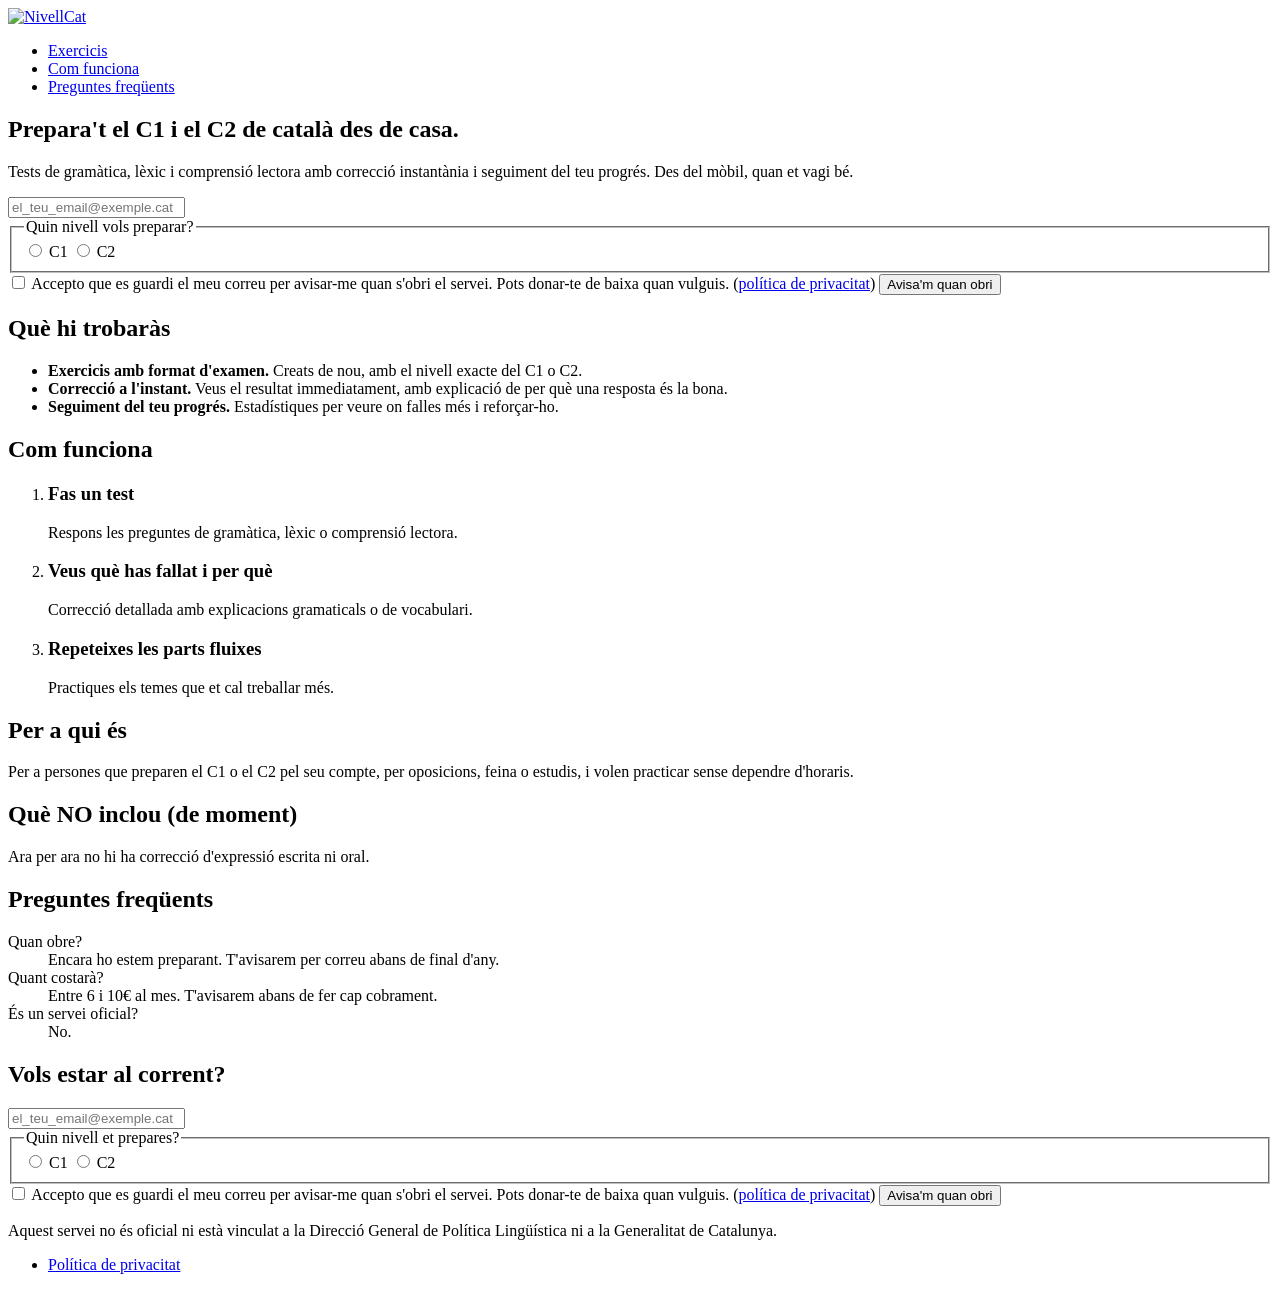
==== index.html @ 85fe2d0b "Add files via upload" ====
<!DOCTYPE html>
<html lang="ca">
<head>
    <meta charset="UTF-8">
    <meta name="viewport" content="width=device-width, initial-scale=1.0">
    <meta name="description" content="Prepara't el C1 i el C2 de català amb tests amb format d'examen, correcció instantània i seguiment del teu progrés.">
    <meta property="og:title" content="NivellCat – Prepara el C1 i el C2 de català">
    <meta property="og:description" content="Tests amb correcció instantània i seguiment del teu progrés.">
    <meta property="og:type" content="website">
    <meta property="og:url" content="https://nivellcat.net/">
    <meta property="og:image" content="https://nivellcat.net/og-image.jpg">
    <link rel="canonical" href="https://nivellcat.net/">
    <title>NivellCat – Prepara el C1 i el C2 de català</title>
    <link rel="icon" type="image/png" href="img/favicon.png">
    <link rel="apple-touch-icon" href="img/favicon.png">
    <link rel="stylesheet" href="css/style.css">
</head>
<body>
    <header>
        <nav>
            <a href="index.html" class="logo"><img src="img/logo-horizontal.png" alt="NivellCat" width="577" height="207"></a>
            <ul>
                <li><a href="#exercicis">Exercicis</a></li>
                <li><a href="#com-funciona">Com funciona</a></li>
                <li><a href="#preguntes">Preguntes freqüents</a></li>
            </ul>
        </nav>
    </header>

    <main>
        <!-- Hero Section -->
        <section class="hero">
            <div class="hero-content">
                <h1>Prepara't el C1 i el C2 de català des de casa.</h1>
                <p class="subtitle">Tests de gramàtica, lèxic i comprensió lectora amb correcció instantània i seguiment del teu progrés. Des del mòbil, quan et vagi bé.</p>
                <form class="signup-form" method="post" action="https://assets.mailerlite.com/jsonp/2695335/forms/200752097212236903/subscribe">
                    <input type="email" name="fields[email]" autocomplete="email" placeholder="el_teu_email@exemple.cat" required aria-label="Correu electrònic">

                    <fieldset class="radio-group">
                        <legend>Quin nivell vols preparar?</legend>
                        <label>
                            <input type="radio" name="fields[nivell][]" value="C1" required>
                            C1
                        </label>
                        <label>
                            <input type="radio" name="fields[nivell][]" value="C2" required>
                            C2
                        </label>
                    </fieldset>

                    <label class="consent-label">
                        <input type="checkbox" name="gdpr[]" value="Accepto rebre aquest avís per correu electrònic" required>
                        <span>Accepto que es guardi el meu correu per avisar-me quan s'obri el servei. Pots donar-te de baixa quan vulguis. (<a href="privacitat.html">política de privacitat</a>)</span>
                    </label>

                    <input type="hidden" name="ml-submit" value="1">
                    <input type="hidden" name="anticsrf" value="true">

                    <button type="submit" class="btn-primary">Avisa'm quan obri</button>
                </form>
            </div>
        </section>

        <!-- Exercicis -->
        <section id="exercicis" class="section">
            <h2>Què hi trobaràs</h2>
            <ul class="features">
                <li><strong>Exercicis amb format d'examen.</strong> Creats de nou, amb el nivell exacte del C1 o C2.</li>
                <li><strong>Correcció a l'instant.</strong> Veus el resultat immediatament, amb explicació de per què una resposta és la bona.</li>
                <li><strong>Seguiment del teu progrés.</strong> Estadístiques per veure on falles més i reforçar-ho.</li>
            </ul>
        </section>

        <!-- Com funciona -->
        <section id="com-funciona" class="section">
            <h2>Com funciona</h2>
            <ol class="steps">
                <li>
                    <h3>Fas un test</h3>
                    <p>Respons les preguntes de gramàtica, lèxic o comprensió lectora.</p>
                </li>
                <li>
                    <h3>Veus què has fallat i per què</h3>
                    <p>Correcció detallada amb explicacions gramaticals o de vocabulari.</p>
                </li>
                <li>
                    <h3>Repeteixes les parts fluixes</h3>
                    <p>Practiques els temes que et cal treballar més.</p>
                </li>
            </ol>
        </section>

        <!-- Per a qui és -->
        <section class="section">
            <h2>Per a qui és</h2>
            <p>Per a persones que preparen el C1 o el C2 pel seu compte, per oposicions, feina o estudis, i volen practicar sense dependre d'horaris.</p>
        </section>

        <!-- Què NO inclou -->
        <section class="section">
            <h2>Què NO inclou (de moment)</h2>
            <p>Ara per ara no hi ha correcció d'expressió escrita ni oral.</p>
        </section>

        <!-- Preguntes freqüents -->
        <section id="preguntes" class="section">
            <h2>Preguntes freqüents</h2>
            <dl>
                <dt>Quan obre?</dt>
                <dd>Encara ho estem preparant. T'avisarem per correu abans de final d'any.</dd>

                <dt>Quant costarà?</dt>
                <dd>Entre 6 i 10€ al mes. T'avisarem abans de fer cap cobrament.</dd>

                <dt>És un servei oficial?</dt>
                <dd>No.</dd>
            </dl>
        </section>

        <!-- Segunda forma de signup -->
        <section class="section section-form">
            <h2>Vols estar al corrent?</h2>
            <form class="signup-form" method="post" action="https://assets.mailerlite.com/jsonp/2695335/forms/200752097212236903/subscribe">
                <input type="email" name="fields[email]" autocomplete="email" placeholder="el_teu_email@exemple.cat" required aria-label="Correu electrònic">

                <fieldset class="radio-group">
                    <legend>Quin nivell et prepares?</legend>
                    <label>
                        <input type="radio" name="fields[nivell][]" value="C1" required>
                        C1
                    </label>
                    <label>
                        <input type="radio" name="fields[nivell][]" value="C2" required>
                        C2
                    </label>
                </fieldset>

                <label class="consent-label">
                    <input type="checkbox" name="gdpr[]" value="Accepto rebre aquest avís per correu electrònic" required>
                    <span>Accepto que es guardi el meu correu per avisar-me quan s'obri el servei. Pots donar-te de baixa quan vulguis. (<a href="privacitat.html">política de privacitat</a>)</span>
                </label>

                <input type="hidden" name="ml-submit" value="1">
                <input type="hidden" name="anticsrf" value="true">

                <button type="submit" class="btn-primary">Avisa'm quan obri</button>
            </form>
        </section>
    </main>

    <footer>
        <p>Aquest servei no és oficial ni està vinculat a la Direcció General de Política Lingüística ni a la Generalitat de Catalunya.</p>
        <ul>
            <li><a href="privacitat.html">Política de privacitat</a></li>
        </ul>
    </footer>

    <script>
        // Keep anchor targets below the sticky header, whose height changes with the viewport
        const header = document.querySelector('header');
        new ResizeObserver(() => {
            document.documentElement.style.setProperty('--header-height', header.offsetHeight + 'px');
        }).observe(header);

        // Submit to MailerLite and only redirect when the subscription succeeds
        document.querySelectorAll('.signup-form').forEach(form => {
            form.addEventListener('submit', function(e) {
                e.preventDefault();

                const button = this.querySelector('button[type="submit"]');
                button.disabled = true;

                const formData = new FormData(this);
                formData.append('ajax', '1');

                fetch(this.getAttribute('action'), {
                    method: 'POST',
                    body: formData
                })
                .then(response => response.json())
                .then(data => {
                    if (!data.success) {
                        throw new Error(JSON.stringify(data));
                    }
                    window.location.href = 'gracies.html';
                })
                .catch(err => {
                    console.error('Form submission error:', err);
                    alert("Hi ha hagut un error. Torna-ho a provar més tard.");
                    button.disabled = false;
                });
            });
        });
    </script>
</body>
</html>
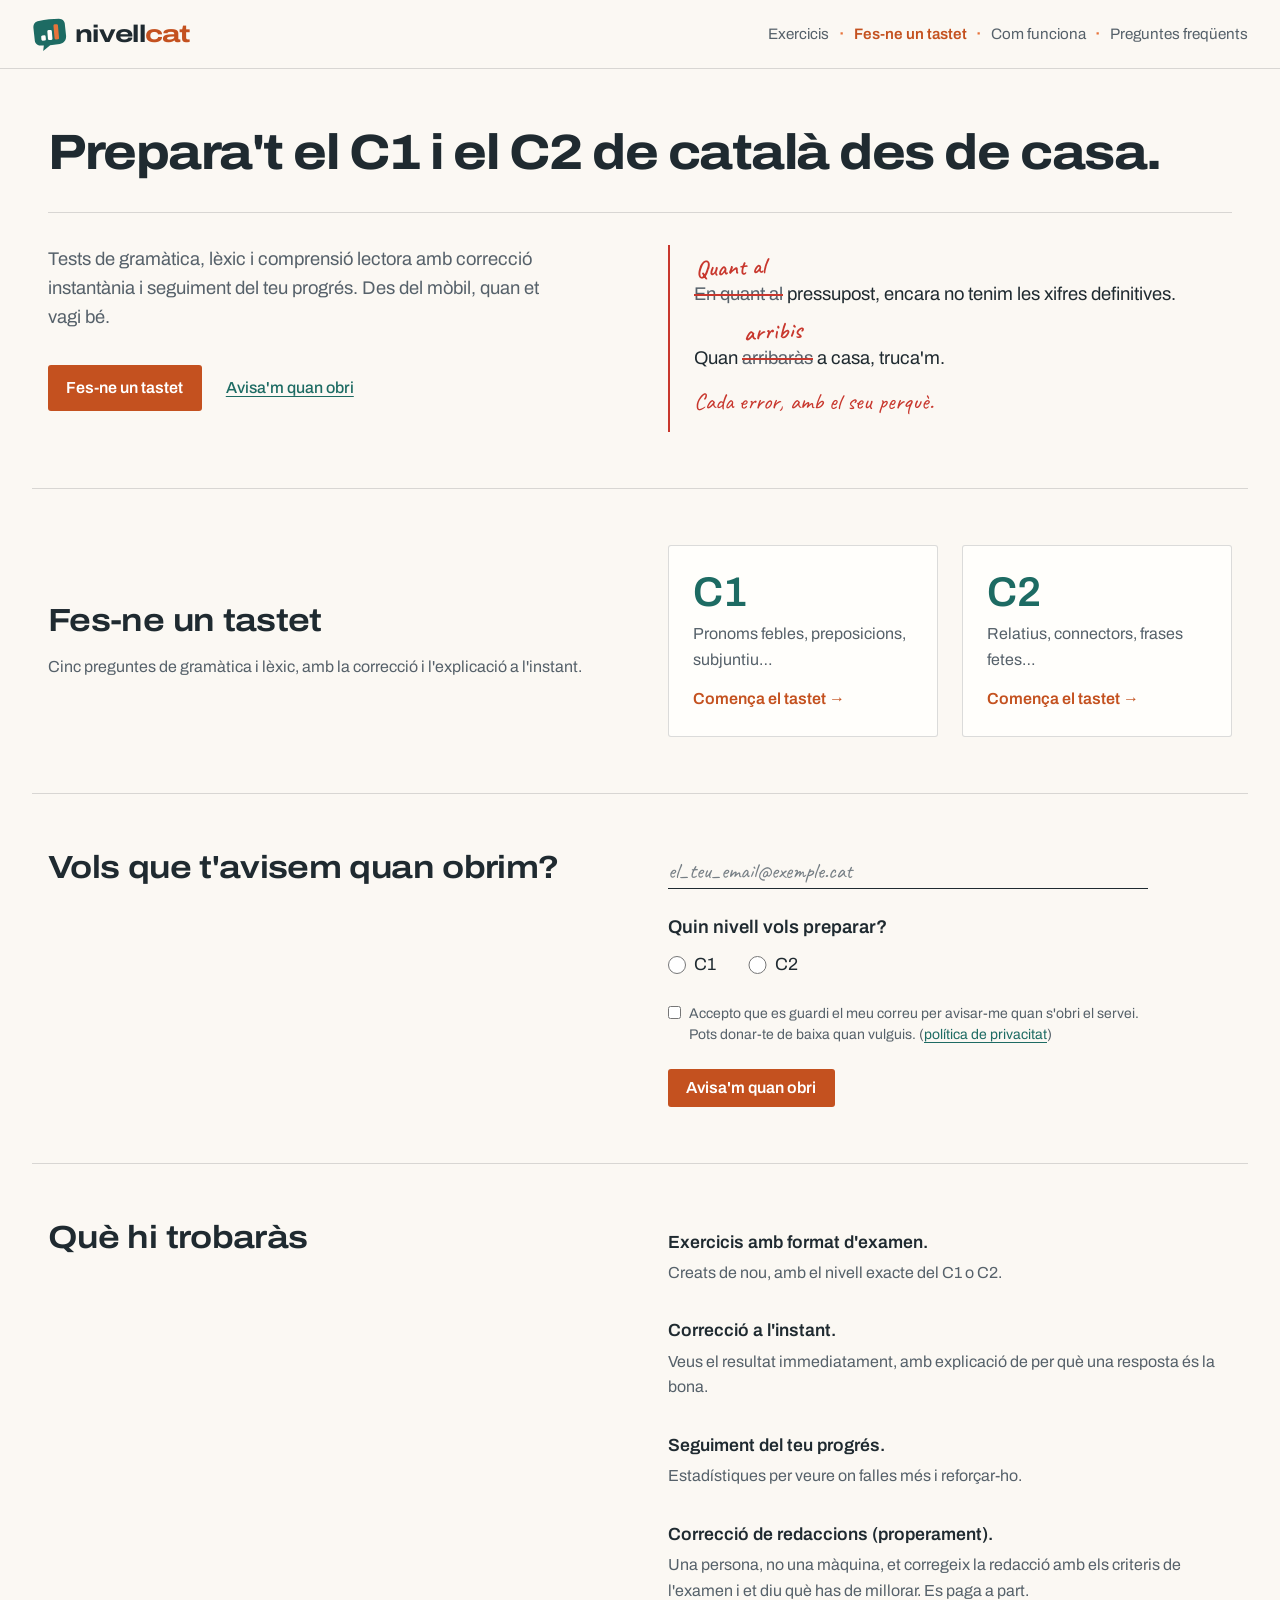
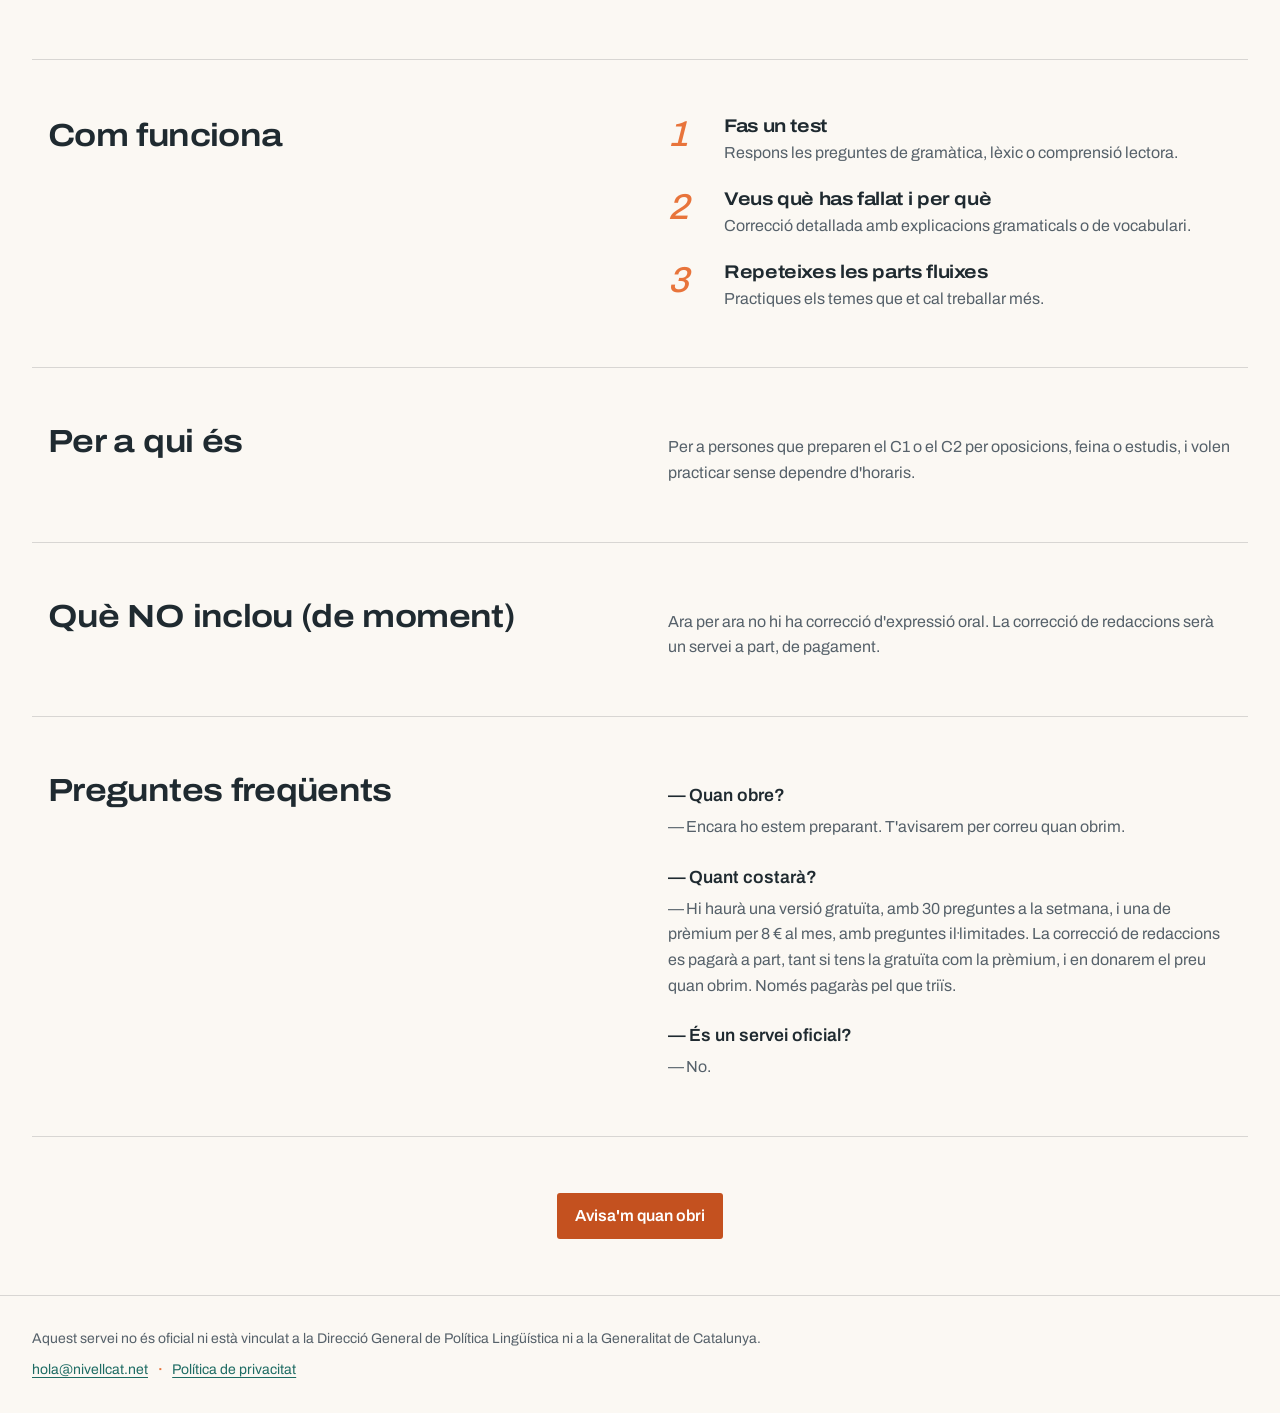
==== commit d18c6369: "Publish the waiting-list site with the tastet, MailerLite signup, and a less generic visual identity" ====
--- a/index.html
+++ b/index.html
@@ -11,16 +11,16 @@
     <meta property="og:image" content="https://nivellcat.net/og-image.jpg">
     <link rel="canonical" href="https://nivellcat.net/">
     <title>NivellCat – Prepara el C1 i el C2 de català</title>
-    <link rel="icon" type="image/png" href="img/favicon.png">
-    <link rel="apple-touch-icon" href="img/favicon.png">
+    <link rel="icon" type="image/svg+xml" href="img/favicon.svg">
     <link rel="stylesheet" href="css/style.css">
 </head>
 <body>
     <header>
         <nav>
-            <a href="index.html" class="logo"><img src="img/logo-horizontal.png" alt="NivellCat" width="577" height="207"></a>
+            <a href="index.html" class="logo" aria-label="NivellCat"><img src="img/favicon.svg" alt="" width="36" height="36"><span>nivell<span class="logo-cat">cat</span></span></a>
             <ul>
                 <li><a href="#exercicis">Exercicis</a></li>
+                <li><a href="tastet.html" class="nav-cta">Fes-ne un tastet</a></li>
                 <li><a href="#com-funciona">Com funciona</a></li>
                 <li><a href="#preguntes">Preguntes freqüents</a></li>
             </ul>
@@ -30,49 +30,82 @@
     <main>
         <!-- Hero Section -->
         <section class="hero">
+            <h1>Prepara't el C1 i el C2 de català des de casa.</h1>
             <div class="hero-content">
-                <h1>Prepara't el C1 i el C2 de català des de casa.</h1>
                 <p class="subtitle">Tests de gramàtica, lèxic i comprensió lectora amb correcció instantània i seguiment del teu progrés. Des del mòbil, quan et vagi bé.</p>
-                <form class="signup-form" method="post" action="https://assets.mailerlite.com/jsonp/2695335/forms/200752097212236903/subscribe">
-                    <input type="email" name="fields[email]" autocomplete="email" placeholder="el_teu_email@exemple.cat" required aria-label="Correu electrònic">
-
-                    <fieldset class="radio-group">
-                        <legend>Quin nivell vols preparar?</legend>
-                        <label>
-                            <input type="radio" name="fields[nivell][]" value="C1" required>
-                            C1
-                        </label>
-                        <label>
-                            <input type="radio" name="fields[nivell][]" value="C2" required>
-                            C2
-                        </label>
-                    </fieldset>
-
-                    <label class="consent-label">
-                        <input type="checkbox" name="gdpr[]" value="Accepto rebre aquest avís per correu electrònic" required>
-                        <span>Accepto que es guardi el meu correu per avisar-me quan s'obri el servei. Pots donar-te de baixa quan vulguis. (<a href="privacitat.html">política de privacitat</a>)</span>
+                <div class="hero-actions">
+                    <a href="#tastet" class="btn-primary">Fes-ne un tastet</a>
+                    <a href="#llista-espera">Avisa'm quan obri</a>
+                </div>
+            </div>
+            <figure class="correction-note" aria-label="Exemple de correcció">
+                <p><span class="fix"><del>En quant al</del><ins>Quant al</ins></span> pressupost, encara no tenim les xifres definitives.</p>
+                <p>Quan <span class="fix"><del>arribaràs</del><ins>arribis</ins></span> a casa, truca'm.</p>
+                <figcaption>Cada error, amb el seu perquè.</figcaption>
+            </figure>
+        </section>
+
+        <!-- Tastet -->
+        <section id="tastet" class="section section-tastet">
+            <h2>Fes-ne un tastet</h2>
+            <p>Cinc preguntes de gramàtica i lèxic, amb la correcció i l'explicació a l'instant.</p>
+            <div class="tastet-cards">
+                <a href="tastet.html?nivell=c1" class="tastet-card">
+                    <span class="tastet-card-level">C1</span>
+                    <span>Pronoms febles, preposicions, subjuntiu…</span>
+                    <span class="tastet-card-go">Comença el tastet</span>
+                </a>
+                <a href="tastet.html?nivell=c2" class="tastet-card">
+                    <span class="tastet-card-level">C2</span>
+                    <span>Relatius, connectors, frases fetes…</span>
+                    <span class="tastet-card-go">Comença el tastet</span>
+                </a>
+            </div>
+        </section>
+
+        <!-- Signup -->
+        <section id="llista-espera" class="section section-signup section-split">
+            <h2>Vols que t'avisem quan obrim?</h2>
+            <form class="signup-form" method="post" action="https://assets.mailerlite.com/jsonp/2695335/forms/200752097212236903/subscribe">
+                <input type="email" name="fields[email]" autocomplete="email" placeholder="el_teu_email@exemple.cat" required aria-label="Correu electrònic">
+
+                <fieldset class="radio-group">
+                    <legend>Quin nivell vols preparar?</legend>
+                    <label>
+                        <input type="radio" name="fields[nivell][]" value="C1" required>
+                        C1
                     </label>
-
-                    <input type="hidden" name="ml-submit" value="1">
-                    <input type="hidden" name="anticsrf" value="true">
-
-                    <button type="submit" class="btn-primary">Avisa'm quan obri</button>
-                </form>
-            </div>
+                    <label>
+                        <input type="radio" name="fields[nivell][]" value="C2" required>
+                        C2
+                    </label>
+                </fieldset>
+
+                <label class="consent-label">
+                    <input type="checkbox" name="gdpr[]" value="Accepto rebre aquest avís per correu electrònic" required>
+                    <span>Accepto que es guardi el meu correu per avisar-me quan s'obri el servei. Pots donar-te de baixa quan vulguis. (<a href="privacitat.html">política de privacitat</a>)</span>
+                </label>
+
+                <input type="hidden" name="ml-submit" value="1">
+                <input type="hidden" name="anticsrf" value="true">
+
+                <button type="submit" class="btn-primary">Avisa'm quan obri</button>
+            </form>
         </section>
 
         <!-- Exercicis -->
-        <section id="exercicis" class="section">
+        <section id="exercicis" class="section section-split">
             <h2>Què hi trobaràs</h2>
             <ul class="features">
                 <li><strong>Exercicis amb format d'examen.</strong> Creats de nou, amb el nivell exacte del C1 o C2.</li>
                 <li><strong>Correcció a l'instant.</strong> Veus el resultat immediatament, amb explicació de per què una resposta és la bona.</li>
                 <li><strong>Seguiment del teu progrés.</strong> Estadístiques per veure on falles més i reforçar-ho.</li>
+                <li><strong>Correcció de redaccions (properament).</strong> Una persona, no una màquina, et corregeix la redacció amb els criteris de l'examen i et diu què has de millorar. Es paga a part.</li>
             </ul>
         </section>
 
         <!-- Com funciona -->
-        <section id="com-funciona" class="section">
+        <section id="com-funciona" class="section section-split">
             <h2>Com funciona</h2>
             <ol class="steps">
                 <li>
@@ -91,66 +124,42 @@
         </section>
 
         <!-- Per a qui és -->
-        <section class="section">
+        <section class="section section-split">
             <h2>Per a qui és</h2>
-            <p>Per a persones que preparen el C1 o el C2 pel seu compte, per oposicions, feina o estudis, i volen practicar sense dependre d'horaris.</p>
+            <p>Per a persones que preparen el C1 o el C2 per oposicions, feina o estudis, i volen practicar sense dependre d'horaris.</p>
         </section>
 
         <!-- Què NO inclou -->
-        <section class="section">
+        <section class="section section-split">
             <h2>Què NO inclou (de moment)</h2>
-            <p>Ara per ara no hi ha correcció d'expressió escrita ni oral.</p>
+            <p>Ara per ara no hi ha correcció d'expressió oral. La correcció de redaccions serà un servei a part, de pagament.</p>
         </section>
 
         <!-- Preguntes freqüents -->
-        <section id="preguntes" class="section">
+        <section id="preguntes" class="section section-split">
             <h2>Preguntes freqüents</h2>
             <dl>
                 <dt>Quan obre?</dt>
-                <dd>Encara ho estem preparant. T'avisarem per correu abans de final d'any.</dd>
+                <dd>Encara ho estem preparant. T'avisarem per correu quan obrim.</dd>
 
                 <dt>Quant costarà?</dt>
-                <dd>Entre 6 i 10€ al mes. T'avisarem abans de fer cap cobrament.</dd>
+                <dd>Hi haurà una versió gratuïta, amb 30 preguntes a la setmana, i una de prèmium per 8 € al mes, amb preguntes il·limitades. La correcció de redaccions es pagarà a part, tant si tens la gratuïta com la prèmium, i en donarem el preu quan obrim. Només pagaràs pel que triïs.</dd>
 
                 <dt>És un servei oficial?</dt>
                 <dd>No.</dd>
             </dl>
         </section>
 
-        <!-- Segunda forma de signup -->
-        <section class="section section-form">
-            <h2>Vols estar al corrent?</h2>
-            <form class="signup-form" method="post" action="https://assets.mailerlite.com/jsonp/2695335/forms/200752097212236903/subscribe">
-                <input type="email" name="fields[email]" autocomplete="email" placeholder="el_teu_email@exemple.cat" required aria-label="Correu electrònic">
-
-                <fieldset class="radio-group">
-                    <legend>Quin nivell et prepares?</legend>
-                    <label>
-                        <input type="radio" name="fields[nivell][]" value="C1" required>
-                        C1
-                    </label>
-                    <label>
-                        <input type="radio" name="fields[nivell][]" value="C2" required>
-                        C2
-                    </label>
-                </fieldset>
-
-                <label class="consent-label">
-                    <input type="checkbox" name="gdpr[]" value="Accepto rebre aquest avís per correu electrònic" required>
-                    <span>Accepto que es guardi el meu correu per avisar-me quan s'obri el servei. Pots donar-te de baixa quan vulguis. (<a href="privacitat.html">política de privacitat</a>)</span>
-                </label>
-
-                <input type="hidden" name="ml-submit" value="1">
-                <input type="hidden" name="anticsrf" value="true">
-
-                <button type="submit" class="btn-primary">Avisa'm quan obri</button>
-            </form>
+        <!-- Closing call to action, pointing to the signup form above -->
+        <section class="section section-closing">
+            <a href="#llista-espera" class="btn-primary">Avisa'm quan obri</a>
         </section>
     </main>
 
     <footer>
         <p>Aquest servei no és oficial ni està vinculat a la Direcció General de Política Lingüística ni a la Generalitat de Catalunya.</p>
         <ul>
+            <li><a href="mailto:hola@nivellcat.net">hola@nivellcat.net</a></li>
             <li><a href="privacitat.html">Política de privacitat</a></li>
         </ul>
     </footer>
--- a/css/style.css
+++ b/css/style.css
@@ -0,0 +1,954 @@
+/* NivellCat – Landing Page Styles */
+
+/* Self-hosted fonts (SIL Open Font License), so no third-party requests are made */
+/* Variable font with weight and width axes */
+@font-face {
+    font-family: "Archivo";
+    src: url("../fonts/archivo.woff2") format("woff2");
+    font-weight: 100 900;
+    font-stretch: 62% 125%;
+    font-style: normal;
+    font-display: swap;
+}
+
+@font-face {
+    font-family: "Caveat";
+    src: url("../fonts/caveat.woff2") format("woff2");
+    font-weight: 400 700;
+    font-style: normal;
+    font-display: swap;
+}
+
+:root {
+    --font-sans: "Archivo", -apple-system, BlinkMacSystemFont, "Segoe UI", Helvetica, Arial, sans-serif;
+    --font-display: "Archivo", "Arial Narrow", sans-serif;
+    --page-width: 76rem;
+    --font-hand: "Caveat", "Segoe Print", "Bradley Hand", cursive;
+
+    --paper: #fbf8f3;
+    --surface: #fffefb;
+    --text-primary: #1f2a30;
+    --text-secondary: #56616a;
+    --border-color: #e6dfd3;
+    /* Thin ink rules between sections */
+    --rule: rgba(31, 42, 48, 0.16);
+    --bg-warm: #f3eee5;
+    /* Brand (teal): links, secondary buttons, form controls, focus */
+    --accent: #1d6b63;
+    --accent-hover: #155650;
+    --on-accent: #fff;
+    --brand-tint: #e8f1ee;
+    /* Call to action (orange): one main action per screen; dark enough for white text */
+    --cta: #c4511f;
+    --cta-hover: #a3401a;
+    --on-cta: #fff;
+    /* Decorative orange, never behind text */
+    --highlight: #e8743b;
+    /* Red pen used only in the correction illustrations */
+    --pen: #c8372d;
+    --ok: #2f7d3e;
+
+    --spacing-xs: 0.5rem;
+    --spacing-sm: 1rem;
+    --spacing-md: 1.5rem;
+    --spacing-lg: 2rem;
+    --spacing-xl: 3.5rem;
+}
+
+@media (prefers-color-scheme: dark) {
+    :root {
+        --paper: #161412;
+        --surface: #1f1c19;
+        --text-primary: #efe9df;
+        --text-secondary: #b3aa9d;
+        --border-color: #34302b;
+        --rule: rgba(239, 233, 223, 0.16);
+        --bg-warm: #1d1a17;
+        --accent: #5fc4b5;
+        --accent-hover: #84d6ca;
+        --on-accent: #10100e;
+        --brand-tint: #17302c;
+        --cta: #f08a55;
+        --cta-hover: #f5a77c;
+        --on-cta: #1a0f08;
+        --highlight: #f08a55;
+        --pen: #ff7b6b;
+        --ok: #6fcf7f;
+    }
+}
+
+* {
+    margin: 0;
+    padding: 0;
+    box-sizing: border-box;
+}
+
+html {
+    scroll-behavior: smooth;
+    /* --header-height is set from JS; 5rem is the fallback for desktop */
+    scroll-padding-top: calc(var(--header-height, 5rem) + var(--spacing-sm));
+}
+
+body {
+    font-family: var(--font-sans);
+    color: var(--text-primary);
+    background-color: var(--paper);
+    line-height: 1.6;
+}
+
+h1,
+h2,
+h3 {
+    font-family: var(--font-display);
+    font-weight: 650;
+    font-stretch: 115%;
+    letter-spacing: -0.02em;
+    line-height: 1.1;
+}
+
+a {
+    color: var(--accent);
+    text-decoration-thickness: 1px;
+    text-underline-offset: 0.2em;
+}
+
+a:hover {
+    color: var(--accent-hover);
+    text-decoration-thickness: 2px;
+}
+
+/* Header & Navigation */
+header {
+    border-bottom: 1px solid var(--rule);
+    padding: var(--spacing-sm);
+    position: sticky;
+    top: 0;
+    background-color: var(--paper);
+    z-index: 100;
+}
+
+nav {
+    max-width: var(--page-width);
+    margin: 0 auto;
+    display: flex;
+    justify-content: space-between;
+    align-items: center;
+    gap: var(--spacing-md);
+}
+
+/* Bubble icon + wordmark set in the page font */
+.logo {
+    display: flex;
+    align-items: center;
+    gap: 0.45rem;
+    color: var(--text-primary);
+    font-family: var(--font-display);
+    font-size: 1.5rem;
+    font-weight: 750;
+    font-stretch: 125%;
+    letter-spacing: -0.03em;
+    line-height: 1;
+    text-decoration: none;
+}
+
+.logo:hover {
+    color: var(--text-primary);
+}
+
+.logo img {
+    width: 2.25rem;
+    height: 2.25rem;
+}
+
+.logo-cat {
+    color: var(--cta);
+}
+
+nav ul {
+    list-style: none;
+    display: flex;
+    align-items: center;
+    flex-wrap: wrap;
+}
+
+/* Catalan punt volat as the separator between menu items */
+nav li + li::before {
+    content: "·";
+    margin: 0 0.6rem;
+    color: var(--highlight);
+    font-weight: 700;
+}
+
+nav a {
+    color: var(--text-secondary);
+    text-decoration: none;
+    font-size: 0.95rem;
+}
+
+nav a:hover {
+    color: var(--accent);
+}
+
+nav a:focus-visible {
+    outline: 2px solid var(--accent);
+    outline-offset: 2px;
+    border-radius: 2px;
+}
+
+nav a.nav-cta {
+    color: var(--cta);
+    font-weight: 600;
+}
+
+nav a.nav-cta:hover {
+    color: var(--cta-hover);
+}
+
+@media (max-width: 640px) {
+    nav {
+        flex-direction: column;
+        align-items: flex-start;
+        gap: var(--spacing-sm);
+    }
+}
+
+/* Main Content */
+main {
+    max-width: var(--page-width);
+    margin: 0 auto;
+}
+
+/* Hero Section */
+/* Full-width one-line headline, with intro and correction note side by side below */
+.hero {
+    padding: var(--spacing-xl) var(--spacing-sm);
+    display: grid;
+    grid-template-columns: minmax(0, 1fr) minmax(0, 1fr);
+    gap: var(--spacing-lg) var(--spacing-xl);
+    align-items: start;
+}
+
+.hero h1 {
+    grid-column: 1 / -1;
+    padding-bottom: var(--spacing-lg);
+    border-bottom: 1px solid var(--rule);
+    /* The headline is about 22.5em wide, so it fills the column without wrapping */
+    font-size: min(calc((100vw - 4rem) / 23.5), 3.1rem);
+    font-weight: 750;
+    font-stretch: 112%;
+    letter-spacing: -0.03em;
+    white-space: nowrap;
+}
+
+.subtitle {
+    font-size: 1.15rem;
+    color: var(--text-secondary);
+    margin-bottom: var(--spacing-lg);
+    max-width: 32rem;
+}
+
+.hero-actions {
+    display: flex;
+    flex-wrap: wrap;
+    align-items: center;
+    gap: var(--spacing-sm) var(--spacing-md);
+}
+
+.hero-actions a:not(.btn-primary) {
+    font-weight: 500;
+}
+
+/* Correction note (red-pen illustration) */
+.correction-note {
+    padding: var(--spacing-sm) 0 var(--spacing-sm) var(--spacing-md);
+    border-left: 2px solid var(--pen);
+    font-family: var(--font-display);
+    font-size: 1.15rem;
+}
+
+.correction-note p {
+    line-height: 1.5;
+    padding-top: 1.1em;
+    margin-bottom: var(--spacing-sm);
+}
+
+.correction-note .fix {
+    position: relative;
+    white-space: nowrap;
+}
+
+.correction-note del {
+    text-decoration: line-through;
+    text-decoration-color: var(--pen);
+    text-decoration-thickness: 2px;
+    color: var(--text-secondary);
+}
+
+.correction-note ins {
+    position: absolute;
+    left: 0.1em;
+    top: -1.15em;
+    font-family: var(--font-hand);
+    font-size: 1.3em;
+    font-weight: 600;
+    color: var(--pen);
+    text-decoration: none;
+    white-space: nowrap;
+    transform: rotate(-3deg);
+    line-height: 1;
+}
+
+.correction-note figcaption {
+    font-family: var(--font-hand);
+    font-size: 1.45rem;
+    color: var(--pen);
+    line-height: 1.2;
+}
+
+/* Form Styles */
+.signup-form {
+    max-width: 30rem;
+    margin: 0 auto;
+    display: flex;
+    flex-direction: column;
+    align-items: flex-start;
+    gap: var(--spacing-md);
+}
+
+/* A line to write on, like a paper form */
+.signup-form input[type="email"] {
+    width: 100%;
+    padding: 0.4rem 0;
+    border: none;
+    border-bottom: 1.5px solid var(--text-primary);
+    border-radius: 0;
+    font-family: inherit;
+    font-size: 1.1rem;
+    color: var(--text-primary);
+    background-color: transparent;
+    transition: border-color 0.2s;
+}
+
+.signup-form input[type="email"]::placeholder {
+    font-family: var(--font-hand);
+    font-size: 1.35rem;
+    color: var(--text-secondary);
+    opacity: 0.8;
+}
+
+.signup-form input[type="email"]:focus {
+    outline: none;
+    border-bottom-color: var(--accent);
+    border-bottom-width: 2px;
+}
+
+/* Radio Group */
+.radio-group {
+    border: none;
+    padding: 0;
+    margin: 0;
+    display: flex;
+    flex-wrap: wrap;
+    gap: var(--spacing-xs) var(--spacing-lg);
+}
+
+.radio-group legend {
+    width: 100%;
+    padding: 0;
+    margin-bottom: var(--spacing-xs);
+    font-family: var(--font-display);
+    font-weight: 600;
+    font-size: 1.15rem;
+}
+
+.radio-group label {
+    display: flex;
+    align-items: center;
+    gap: var(--spacing-xs);
+    cursor: pointer;
+    font-size: 1.1rem;
+}
+
+.radio-group input[type="radio"] {
+    width: 1.15rem;
+    height: 1.15rem;
+    margin: 0;
+    cursor: pointer;
+    accent-color: var(--accent);
+}
+
+.radio-group input[type="radio"]:focus-visible {
+    outline: 2px solid var(--accent);
+    outline-offset: 2px;
+}
+
+/* Consent Checkbox */
+.consent-label {
+    display: flex;
+    align-items: flex-start;
+    gap: var(--spacing-xs);
+    cursor: pointer;
+    font-size: 0.875rem;
+    line-height: 1.5;
+    color: var(--text-secondary);
+}
+
+.consent-label input[type="checkbox"] {
+    cursor: pointer;
+    margin-top: 0.2rem;
+    flex-shrink: 0;
+    accent-color: var(--accent);
+}
+
+.consent-label input[type="checkbox"]:focus-visible {
+    outline: 2px solid var(--accent);
+    outline-offset: 2px;
+}
+
+/* Buttons */
+.btn-primary,
+.btn-secondary {
+    display: inline-block;
+    padding: 0.65rem 1.15rem;
+    border: none;
+    border-radius: 3px;
+    font-family: inherit;
+    font-size: 1rem;
+    font-weight: 600;
+    text-align: center;
+    text-decoration: none;
+    cursor: pointer;
+    transition: background-color 0.2s, color 0.2s;
+}
+
+.btn-primary {
+    background-color: var(--cta);
+    color: var(--on-cta);
+}
+
+.btn-primary:hover {
+    background-color: var(--cta-hover);
+    color: var(--on-cta);
+}
+
+.btn-primary:focus-visible {
+    outline: 2px solid var(--cta);
+    outline-offset: 3px;
+}
+
+.btn-primary:disabled {
+    opacity: 0.6;
+    cursor: wait;
+}
+
+.btn-secondary {
+    background-color: transparent;
+    color: var(--accent);
+    border: 1.5px solid var(--accent);
+}
+
+.btn-secondary:hover {
+    background-color: var(--brand-tint);
+}
+
+.btn-secondary:focus-visible {
+    outline: 2px solid var(--accent);
+    outline-offset: 3px;
+}
+
+/* Sections */
+.section {
+    padding: var(--spacing-xl) var(--spacing-sm);
+    border-top: 1px solid var(--rule);
+}
+
+.section h2 {
+    font-size: clamp(1.6rem, 3.5vw, 2rem);
+    margin-bottom: var(--spacing-md);
+}
+
+.section p {
+    color: var(--text-secondary);
+    margin-bottom: var(--spacing-md);
+}
+
+.section > p {
+    max-width: 42rem;
+}
+
+.section-centered {
+    text-align: center;
+}
+
+.section-centered > p {
+    margin-left: auto;
+    margin-right: auto;
+}
+
+/* Editorial layout: heading in the left column, content on the right */
+.section-split {
+    display: grid;
+    grid-template-columns: minmax(0, 1fr) minmax(0, 1fr);
+    gap: var(--spacing-sm) var(--spacing-xl);
+    align-items: baseline;
+}
+
+.section-split > h2 {
+    margin-bottom: 0;
+}
+
+.section-split > :last-child {
+    margin: 0;
+}
+
+.section-split .signup-form {
+    margin: 0;
+}
+
+.section-closing {
+    text-align: center;
+}
+
+/* Features List */
+.features {
+    list-style: none;
+    display: grid;
+    grid-template-columns: repeat(auto-fit, minmax(16rem, 1fr));
+    gap: var(--spacing-lg) var(--spacing-xl);
+}
+
+.features li {
+    color: var(--text-secondary);
+}
+
+.features li strong {
+    display: block;
+    margin-bottom: 0.2rem;
+    font-family: var(--font-display);
+    font-size: 1.1rem;
+    font-weight: 600;
+    color: var(--text-primary);
+}
+
+/* Steps */
+.steps {
+    list-style: none;
+    counter-reset: step;
+    display: grid;
+    gap: var(--spacing-md);
+}
+
+.steps li {
+    counter-increment: step;
+    display: grid;
+    grid-template-columns: 2.5rem minmax(0, 1fr);
+    column-gap: var(--spacing-sm);
+}
+
+.steps li::before {
+    content: counter(step);
+    grid-row: span 2;
+    font-family: var(--font-display);
+    font-style: italic;
+    font-weight: 500;
+    font-size: 2.25rem;
+    line-height: 1;
+    color: var(--highlight);
+}
+
+.steps h3 {
+    font-size: 1.15rem;
+    margin-bottom: 0.2rem;
+}
+
+.steps p {
+    margin-bottom: 0;
+}
+
+/* FAQ, with the dialogue dash used in Catalan */
+dl {
+    max-width: 42rem;
+}
+
+dt {
+    font-family: var(--font-display);
+    font-weight: 600;
+    font-size: 1.1rem;
+    margin-top: var(--spacing-md);
+    margin-bottom: 0.25rem;
+}
+
+dt:first-child {
+    margin-top: 0;
+}
+
+dt::before,
+dd::before {
+    content: "—";
+    margin-right: 0.15em;
+}
+
+dd {
+    color: var(--text-secondary);
+    margin-left: 0;
+}
+
+/* Survey Section */
+.survey-section {
+    padding: var(--spacing-lg);
+    margin: var(--spacing-lg) auto;
+    max-width: 28rem;
+    background-color: var(--bg-warm);
+}
+
+.survey-section h2 {
+    margin-bottom: var(--spacing-sm);
+    font-size: 1.3rem;
+}
+
+/* Back Link */
+.back-link {
+    margin-top: var(--spacing-xl);
+}
+
+.back-link a {
+    font-weight: 500;
+}
+
+/* Tastet section on the home page */
+.section-tastet {
+    display: grid;
+    grid-template-columns: minmax(0, 1fr) minmax(0, 1fr);
+    gap: var(--spacing-sm) var(--spacing-xl);
+    align-items: center;
+}
+
+.section-tastet > h2 {
+    margin-bottom: 0;
+    align-self: end;
+}
+
+.section-tastet > p {
+    margin-bottom: 0;
+    align-self: start;
+}
+
+.tastet-cards {
+    grid-column: 2;
+    grid-row: 1 / span 2;
+    display: grid;
+    grid-template-columns: repeat(2, minmax(0, 1fr));
+    gap: var(--spacing-md);
+}
+
+.tastet-card {
+    display: flex;
+    flex-direction: column;
+    gap: 0.35rem;
+    padding: var(--spacing-md);
+    border: 1px solid var(--rule);
+    border-radius: 3px;
+    background-color: var(--surface);
+    color: var(--text-secondary);
+    text-decoration: none;
+    transition: border-color 0.2s;
+}
+
+.tastet-card:hover {
+    color: var(--text-secondary);
+    border-color: var(--accent);
+}
+
+.tastet-card:focus-visible {
+    outline: 2px solid var(--accent);
+    outline-offset: 3px;
+}
+
+.tastet-card-level {
+    font-family: var(--font-display);
+    font-size: 2.6rem;
+    font-weight: 600;
+    line-height: 1.1;
+    color: var(--accent);
+}
+
+.tastet-card-go {
+    margin-top: auto;
+    padding-top: var(--spacing-xs);
+    font-weight: 600;
+    color: var(--cta);
+}
+
+.tastet-card-go::after {
+    content: " →";
+}
+
+/* Tastet page */
+.tastet {
+    border-top: none;
+}
+
+.tastet h1,
+.tastet .tastet-intro {
+    max-width: 40rem;
+    margin-left: auto;
+    margin-right: auto;
+}
+
+.tastet h1 {
+    font-size: clamp(1.9rem, 4.5vw, 2.6rem);
+    margin-bottom: var(--spacing-sm);
+}
+
+.level-tabs {
+    max-width: 40rem;
+    margin: 0 auto var(--spacing-lg);
+    display: flex;
+    gap: var(--spacing-md);
+    border-bottom: 1px solid var(--rule);
+}
+
+.level-tabs a {
+    padding: 0 0.15rem 0.35rem;
+    margin-bottom: -1px;
+    border-bottom: 2px solid transparent;
+    color: var(--text-secondary);
+    font-family: var(--font-display);
+    font-weight: 600;
+    font-size: 1.25rem;
+    text-decoration: none;
+}
+
+.level-tabs a:hover {
+    color: var(--accent);
+}
+
+.level-tabs a[aria-current="page"] {
+    color: var(--accent);
+    border-bottom-color: var(--accent);
+}
+
+.quiz {
+    max-width: 40rem;
+    margin: 0 auto;
+}
+
+.quiz-progress {
+    font-size: 0.9rem;
+}
+
+.section .quiz-question {
+    font-family: var(--font-display);
+    font-size: 1.3rem;
+    color: var(--text-primary);
+    white-space: pre-line;
+}
+
+.quiz-options {
+    list-style: none;
+    display: grid;
+    gap: var(--spacing-xs);
+}
+
+.quiz-option {
+    width: 100%;
+    padding: 0.75rem var(--spacing-sm);
+    border: 1px solid var(--border-color);
+    border-radius: 3px;
+    background-color: var(--surface);
+    color: var(--text-primary);
+    font: inherit;
+    text-align: left;
+    cursor: pointer;
+    transition: border-color 0.2s;
+}
+
+.quiz-option:hover:not(:disabled),
+.quiz-option:focus-visible {
+    border-color: var(--accent);
+    outline: none;
+}
+
+.quiz-option:disabled {
+    cursor: default;
+}
+
+.quiz-option.is-correct {
+    border-color: var(--ok);
+    background-color: #eef7ee;
+}
+
+.quiz-option.is-wrong {
+    border-color: var(--pen);
+    background-color: #fbefec;
+    text-decoration: line-through;
+    text-decoration-color: var(--pen);
+}
+
+@media (prefers-color-scheme: dark) {
+    .quiz-option.is-correct {
+        background-color: #15281a;
+    }
+
+    .quiz-option.is-wrong {
+        background-color: #2c1714;
+    }
+}
+
+.quiz-feedback {
+    margin-top: var(--spacing-md);
+    padding: var(--spacing-sm) 0 var(--spacing-sm) var(--spacing-md);
+    border-left: 2px solid var(--pen);
+}
+
+.section .quiz-verdict {
+    font-family: var(--font-hand);
+    font-size: 1.5rem;
+    font-weight: 600;
+    line-height: 1.2;
+    color: var(--pen);
+    margin-bottom: var(--spacing-xs);
+}
+
+.quiz-feedback.is-right {
+    border-left-color: var(--ok);
+}
+
+.section .quiz-feedback.is-right .quiz-verdict {
+    color: var(--ok);
+}
+
+.quiz-result {
+    text-align: center;
+}
+
+.section .quiz-score {
+    font-family: var(--font-display);
+    font-size: 3.2rem;
+    font-weight: 600;
+    color: var(--cta);
+    margin-bottom: var(--spacing-xs);
+}
+
+.quiz-actions {
+    display: flex;
+    flex-wrap: wrap;
+    justify-content: center;
+    align-items: center;
+    gap: var(--spacing-sm);
+}
+
+/* Footer */
+footer {
+    border-top: 1px solid var(--rule);
+    padding: var(--spacing-lg) var(--spacing-sm);
+    color: var(--text-secondary);
+    font-size: 0.875rem;
+}
+
+footer p,
+footer ul {
+    max-width: var(--page-width);
+    margin-left: auto;
+    margin-right: auto;
+}
+
+footer p {
+    margin-bottom: var(--spacing-xs);
+}
+
+footer ul {
+    list-style: none;
+    display: flex;
+    flex-wrap: wrap;
+}
+
+footer li + li::before {
+    content: "·";
+    margin: 0 0.6rem;
+    color: var(--highlight);
+    font-weight: 700;
+}
+
+/* Responsive */
+@media (max-width: 900px) {
+    .hero h1 {
+        white-space: normal;
+        font-size: clamp(2rem, 6.5vw, 2.8rem);
+    }
+}
+
+@media (max-width: 768px) {
+    :root {
+        --spacing-xl: 2.5rem;
+    }
+
+    .hero {
+        grid-template-columns: 1fr;
+        gap: var(--spacing-lg);
+    }
+
+    .subtitle {
+        font-size: 1.05rem;
+    }
+
+    .section-split,
+    .section-tastet {
+        grid-template-columns: 1fr;
+    }
+
+    .section-split > h2 {
+        margin-bottom: var(--spacing-xs);
+    }
+
+    .tastet-cards {
+        grid-column: auto;
+        grid-row: auto;
+        margin-top: var(--spacing-sm);
+    }
+}
+
+@media (max-width: 480px) {
+    :root {
+        --spacing-xl: 2rem;
+    }
+
+    .logo {
+        font-size: 1.4rem;
+    }
+
+    .logo img {
+        width: 2rem;
+        height: 2rem;
+    }
+
+    nav a {
+        font-size: 0.9rem;
+    }
+
+    .tastet-cards {
+        grid-template-columns: 1fr;
+    }
+}
+
+@media (prefers-reduced-motion: reduce) {
+    html {
+        scroll-behavior: auto;
+    }
+}
+
+/* Print Styles */
+@media print {
+    header {
+        position: static;
+    }
+
+    body {
+        background-color: #fff;
+        color: #000;
+    }
+
+    a {
+        color: inherit;
+    }
+}
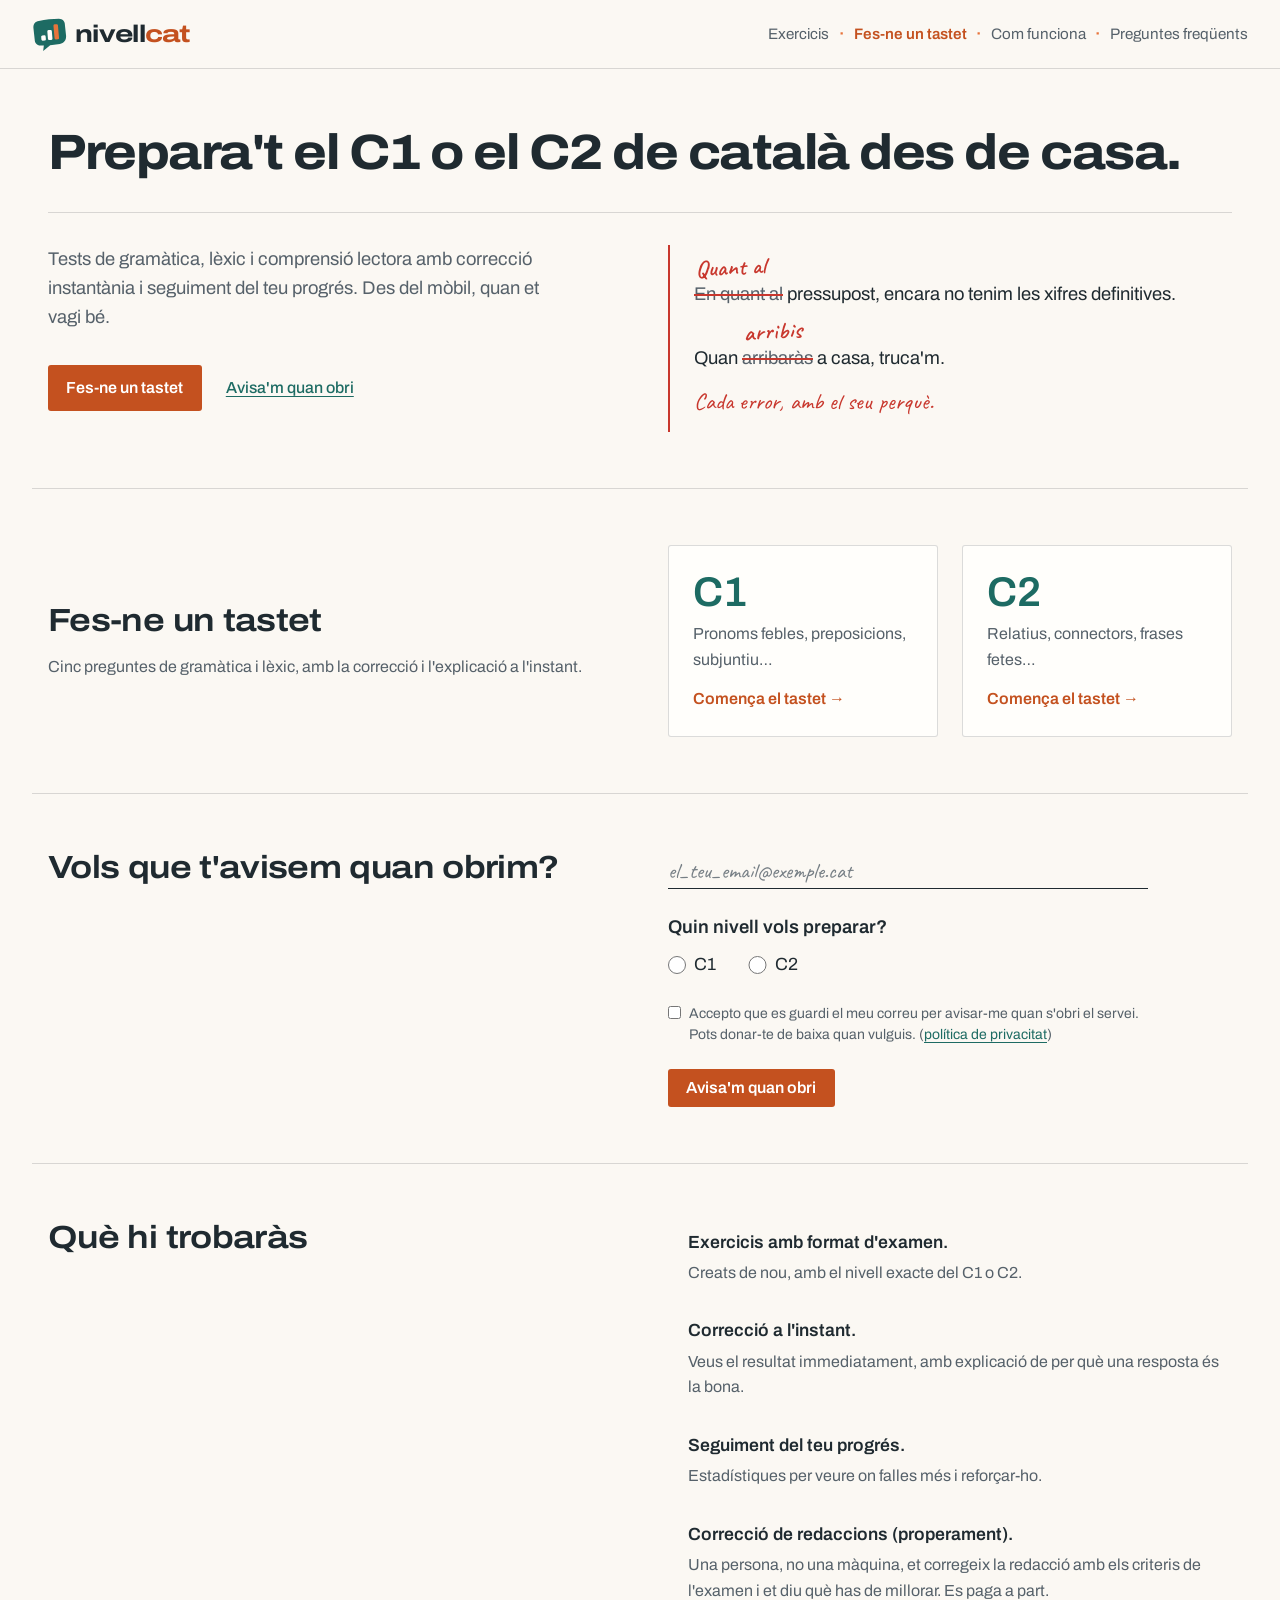
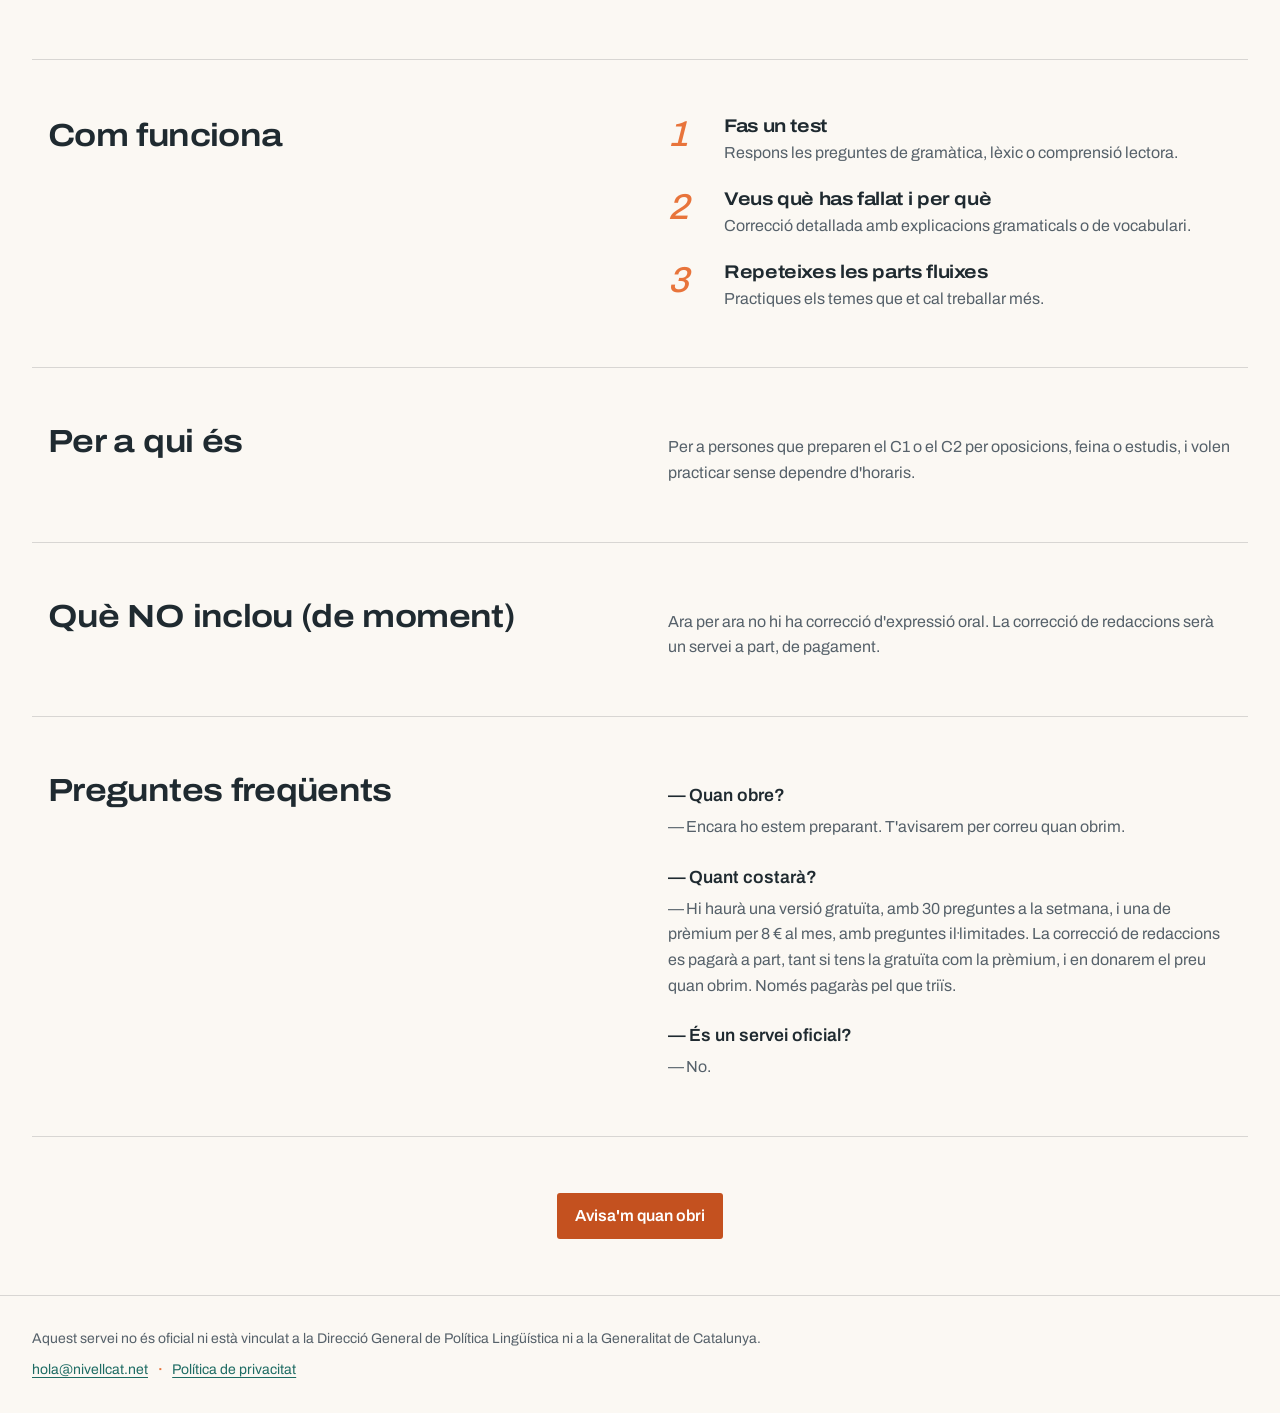
==== commit 04d9d752: "Add Cloudflare Web Analytics, disclose it in the privacy policy, and ship the pending C1/C2 and spac" ====
--- a/index.html
+++ b/index.html
@@ -3,14 +3,14 @@
 <head>
     <meta charset="UTF-8">
     <meta name="viewport" content="width=device-width, initial-scale=1.0">
-    <meta name="description" content="Prepara't el C1 i el C2 de català amb tests amb format d'examen, correcció instantània i seguiment del teu progrés.">
-    <meta property="og:title" content="NivellCat – Prepara el C1 i el C2 de català">
+    <meta name="description" content="Prepara't el C1 o el C2 de català amb tests amb format d'examen, correcció instantània i seguiment del teu progrés.">
+    <meta property="og:title" content="NivellCat – Prepara el C1 o el C2 de català">
     <meta property="og:description" content="Tests amb correcció instantània i seguiment del teu progrés.">
     <meta property="og:type" content="website">
     <meta property="og:url" content="https://nivellcat.net/">
     <meta property="og:image" content="https://nivellcat.net/og-image.jpg">
     <link rel="canonical" href="https://nivellcat.net/">
-    <title>NivellCat – Prepara el C1 i el C2 de català</title>
+    <title>NivellCat – Prepara el C1 o el C2 de català</title>
     <link rel="icon" type="image/svg+xml" href="img/favicon.svg">
     <link rel="stylesheet" href="css/style.css">
 </head>
@@ -30,7 +30,7 @@
     <main>
         <!-- Hero Section -->
         <section class="hero">
-            <h1>Prepara't el C1 i el C2 de català des de casa.</h1>
+            <h1>Prepara't el C1 o el C2 de català des de casa.</h1>
             <div class="hero-content">
                 <p class="subtitle">Tests de gramàtica, lèxic i comprensió lectora amb correcció instantània i seguiment del teu progrés. Des del mòbil, quan et vagi bé.</p>
                 <div class="hero-actions">
@@ -201,5 +201,8 @@
             });
         });
     </script>
+    <!-- Cloudflare Web Analytics -->
+    <script type="module" src="https://static.cloudflareinsights.com/beacon.min.js" data-cf-beacon='{"token": "ded47c17550b4694a7afb9b7cb05a9a2"}'></script>
+    <!-- End Cloudflare Web Analytics -->
 </body>
 </html>
--- a/css/style.css
+++ b/css/style.css
@@ -472,6 +472,13 @@
     margin-bottom: var(--spacing-md);
 }
 
+.section ul {
+    margin-bottom: var(--spacing-lg);
+    padding-left: 1.25rem;
+    max-width: 42rem;
+    color: var(--text-secondary);
+}
+
 .section > p {
     max-width: 42rem;
 }
